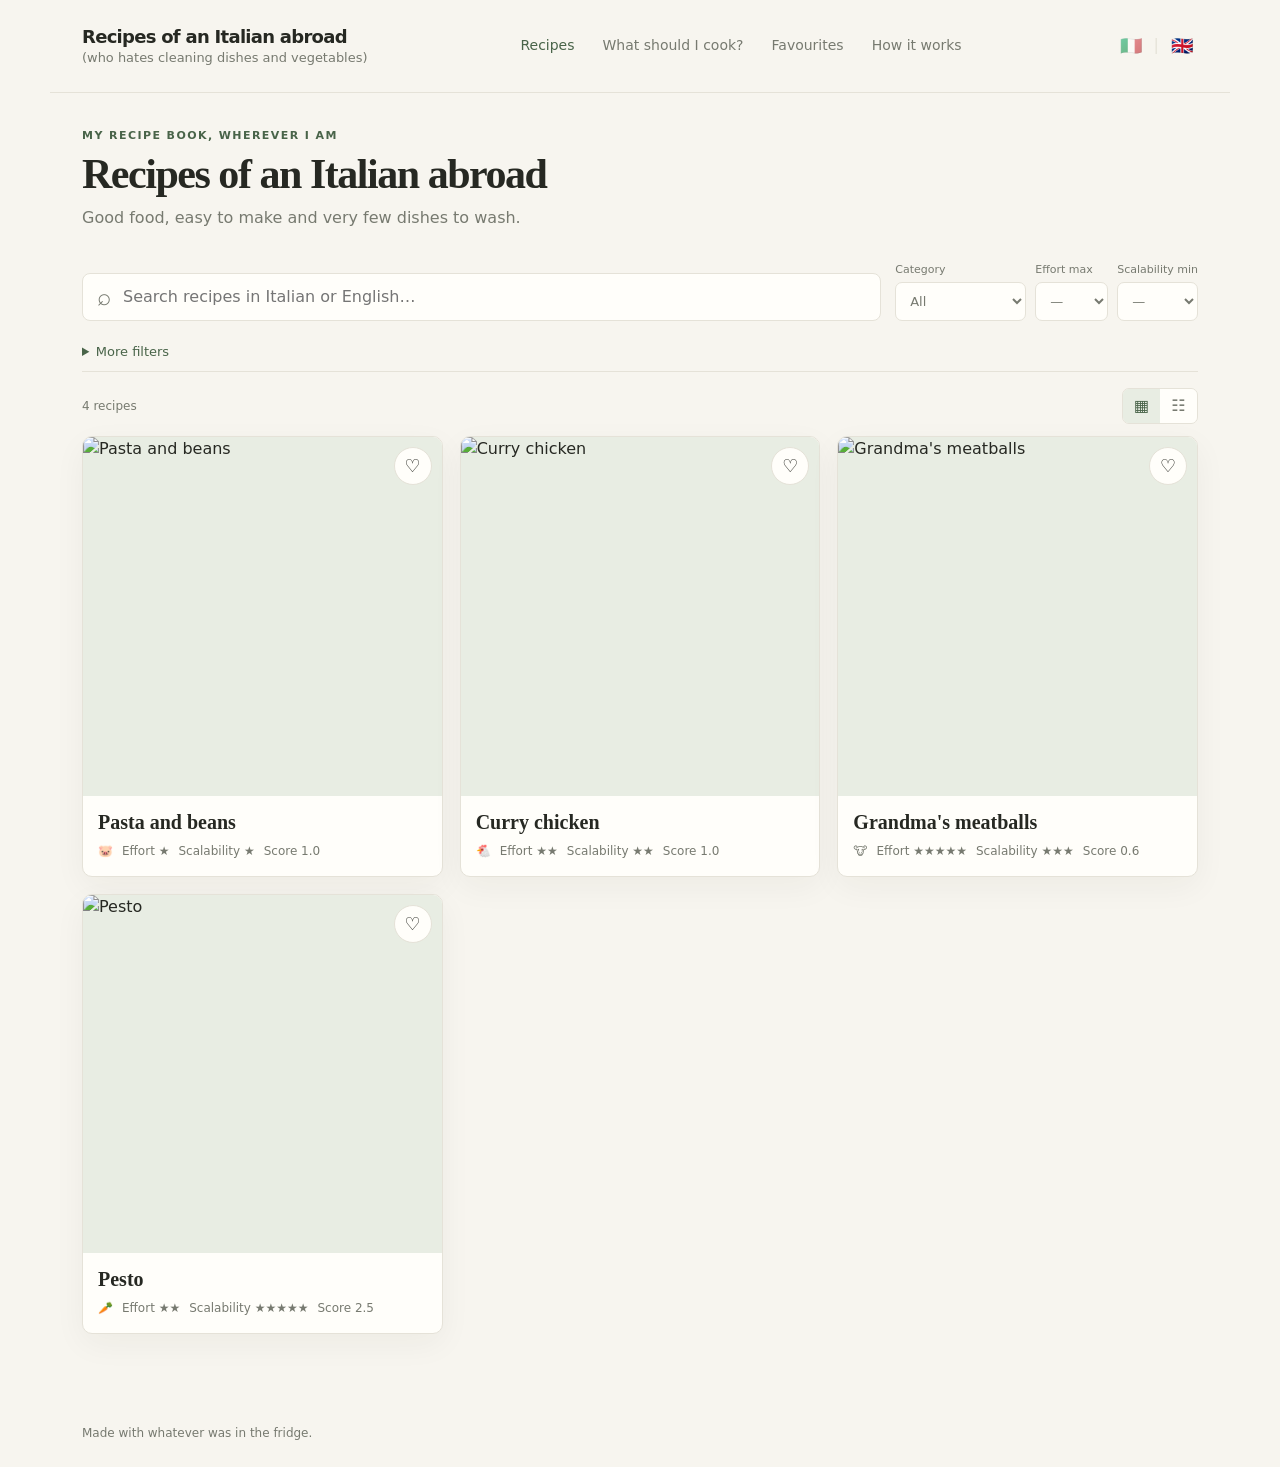
==== index.html @ 4dc672f5 "Prima versione" ====
<!doctype html>
<html lang="it">
<head>
  <meta charset="utf-8"><meta name="viewport" content="width=device-width,initial-scale=1">
  <meta name="description" content="Un ricettario personale per cucinare all’estero senza complicarsi troppo la vita.">
  <title>Ricette di un fuorisede all’estero</title>
  <link rel="stylesheet" href="css/style.css">
  <link rel="stylesheet" href="css/brand.css">
  <script defer src="js/app.js?v=20261012-2"></script>
</head>
<body>
  <header class="site-header"><a id="brand-name" class="wordmark" href="index.html"><span class="brand-main" data-i18n="brandMain">Ricette di un fuorisede all’estero</span><span class="brand-aside" data-i18n="brandAside">(che odia lavare i piatti e le verdure)</span></a>
    <nav class="desktop-nav" aria-label="Navigazione principale"><a href="#recipes" data-nav="recipes" data-i18n="navRecipes">Ricette</a><a href="#cook" data-nav="cook" data-i18n="navCook">Che cosa mi cucino?</a><a href="#favorites" data-nav="favorites" data-i18n="navFavorites">Preferiti</a><a href="#about" data-nav="about" data-i18n="navAbout">Come funziona</a></nav>
    <div class="languages" aria-label="Lingua"><button data-language="it" aria-label="Italiano">🇮🇹</button><span>|</span><button data-language="en" aria-label="English">🇬🇧</button></div>
  </header>
  <main>
    <section class="intro"><p class="eyebrow" data-i18n="eyebrow">Il mio ricettario, ovunque mi trovi</p><h1 data-i18n="title">Ricette di un fuorisede</h1><p data-i18n="intro">Cose buone, semplici da preparare e poche stoviglie da lavare.</p></section>
    <section id="recipes" class="view active" aria-label="Ricette">

      <div class="toolbar"><label class="search"><span aria-hidden="true">⌕</span><input id="search" type="search" data-placeholder="search" placeholder="Cerca una ricetta, in italiano o inglese…"></label>
        <div class="filters"><label><span data-i18n="category">Categoria</span><select id="category"><option value="" data-i18n="catAll">Tutte</option><option value="pig" data-i18n="catPig">🐷 Maiale</option><option value="beef" data-i18n="catBeef">🐮 Manzo</option><option value="chicken" data-i18n="catChicken">🐔 Pollo</option><option value="fish" data-i18n="catFish">🐟 Pesce</option><option value="vegetarian" data-i18n="catVegetarian">🥕 Vegetariano</option></select></label>
          <label><span data-i18n="maxEffort">Sbatta max</span><select id="effort"><option value="">—</option><option>1</option><option>2</option><option>3</option><option>4</option><option>5</option></select></label>
          <label><span data-i18n="minScale">Scalabilità min</span><select id="scale"><option value="">—</option><option>1</option><option>2</option><option>3</option><option>4</option><option>5</option></select></label>
        </div>
      </div>
      <details class="more-filters"><summary data-i18n="moreFilters">Filtri aggiuntivi</summary><div class="advanced"><label><span data-i18n="tags">Tag</span><select id="tag"><option value="" data-i18n="allTags">Tutti i tag</option></select></label><label><span data-i18n="sort">Ordina per</span><select id="sort"><option value="">—</option><option value="value" data-i18n="value">Convenienza</option><option value="effort" data-i18n="effort">Sbatta</option><option value="scale" data-i18n="scalability">Scalabilità</option></select></label><label><span data-i18n="direction">Direzione</span><select id="direction"><option value="asc" data-i18n="ascending">Crescente</option><option value="desc" data-i18n="descending">Decrescente</option></select></label><button class="text-button" id="reset" data-i18n="reset">Azzera filtri</button></div></details>
      <div class="results-head"><p id="result-count" aria-live="polite"></p><div class="layout-toggle"><button id="grid-mode" class="selected" aria-label="Griglia">▦</button><button id="list-mode" aria-label="Lista compatta">☷</button></div></div>
      <div id="recipe-list" class="recipe-grid"></div><p id="empty" class="empty-state" hidden></p>

    </section>
    <section id="cook" class="view" hidden><div class="section-heading"><div><p class="eyebrow" data-i18n="pantryEyebrow">La dispensa di casa</p><h2 data-i18n="cookTitle">Che cosa mi cucino?</h2><p data-i18n="cookDesc">Seleziona quello che hai: la quantità è un problema a cui penserai domani domani.</p></div><button id="clear-pantry" class="text-button" data-i18n="clearSelection">Svuota selezione</button></div><label class="search pantry-search"><span>⌕</span><input id="ingredient-search" type="search" placeholder="Cerca un ingrediente…" data-placeholder="ingredientSearch"></label><div id="ingredient-groups" class="ingredient-groups"></div><div id="cook-results"></div></section>
    <section id="favorites" class="view" hidden><div class="section-heading"><div><p class="eyebrow" data-i18n="saved">Da rifare</p><h2 data-i18n="favoritesTitle">I miei preferiti</h2></div></div><div id="favorite-list" class="recipe-grid"></div><p id="favorite-empty" class="empty-state" hidden></p></section>
      <section id="about" class="view" hidden><div class="cookbook-about" aria-labelledby="about-title">
        <div class="about-language" data-about="it">
          <h2 id="about-title">Come funziona il ricettario 🍲</h2>
          <p>Ogni ricetta è valutata secondo due parametri:</p>
          <ul><li><strong>Sbatta ⭐️</strong>: considera il tempo di preparazione, la quantità di stoviglie utilizzate e il tempo necessario per lavarle.</li><li><strong>Scalabilità ⭐️</strong>: indica quanto una ricetta si presta a essere preparata in quantità maggiori e consumata in più pasti.</li></ul>
          <p>La <strong>convenienza</strong> si calcola dividendo la scalabilità per la sbatta: più il valore è alto, più la ricetta è conveniente!</p>
          <h3>Cosa posso cucinare? 🥘</h3>
          <p>Nella sezione <em>Ricette</em> puoi consultare tutte le ricette disponibili.</p>
          <p>Nella sezione <em>Che cosa mi cucino?</em>, invece, puoi selezionare gli ingredienti che hai in casa. Il ricettario ti mostrerà le ricette che puoi preparare, indicando anche quelle per cui ti manca qualche ingrediente.</p>
          <p>Gli ingredienti in corsivo nelle ricette sono facoltativi.</p>
          <p>Elementi come acqua e ghiaccio possono essere aggiunti come voci: restano visibili nella ricetta, ma non vengono trattati come ingredienti della dispensa e non contano come mancanti.</p>
        </div>
        <div class="about-language" data-about="en" hidden>
          <h2>How this cookbook works 🍲</h2>
          <p>Each recipe is rated according to two criteria:</p>
          <ul><li><strong>Effort ⭐️</strong>: takes into account preparation time, the number of dishes and utensils used, and the time needed to wash them.</li><li><strong>Scalability ⭐️</strong>: indicates how suitable a recipe is for making larger batches and eating over multiple meals.</li></ul>
          <p>The <strong>score</strong> is calculated by dividing scalability by effort: the higher the score, the more convenient the recipe!</p>
          <h3>What should I cook? 🥘</h3>
          <p>In the <em>Recipes</em> section, you can browse all available recipes.</p>
          <p>In the <em>What should I cook?</em> section, you can select the ingredients you have at home. The cookbook will show you which recipes you can make, including those for which you’re missing one or more ingredients.</p>
          <p>Ingredients shown in italics in a recipe are optional.</p>
          <p>Items such as water and ice can be added as entries: they remain visible in the recipe but are not treated as pantry ingredients and never count as missing.</p>
        </div>
      </div></section>
  </main>
  <nav class="mobile-nav" aria-label="Navigazione principale"><a href="#recipes" data-nav="recipes"><span>▦</span><b data-i18n="navRecipes">Ricette</b></a><a href="#cook" data-nav="cook"><span>＋</span><b data-i18n="navCook">Che cosa mi cucino?</b></a><a href="#favorites" data-nav="favorites"><span>♡</span><b data-i18n="navFavorites">Preferiti</b></a><a href="#about" data-nav="about"><span>ⓘ</span><b data-i18n="navAbout">Come funziona</b></a></nav>
  <footer><span data-about="it">Fatto con quello che c’era in frigo.</span><span data-about="en" hidden>Made with whatever was in the fridge.</span></footer>
</body></html>
---- css/style.css ----
:root{color-scheme:light dark;--paper:#f7f5ef;--card:#fffefa;--ink:#262822;--muted:#777a70;--line:#e5e2d8;--accent:#496449;--soft:#e8ede3;--shadow:0 10px 32px #25351e0c;font-family:'DM Sans',system-ui,sans-serif}*{box-sizing:border-box}body{margin:0;background:var(--paper);color:var(--ink);line-height:1.55}button,input,select{font:inherit;color:inherit}button,a,select{touch-action:manipulation}a{color:inherit;text-decoration:none}.site-header{max-width:1180px;margin:auto;padding:26px 32px;display:flex;align-items:center;gap:42px;border-bottom:1px solid var(--line)}.wordmark{font-weight:700;letter-spacing:-.04em;font-size:18px;white-space:nowrap}.wordmark span{color:var(--muted);font-weight:400}.wordmark .brand-main{display:block;color:var(--ink);font-weight:700;letter-spacing:inherit}.brand-aside{color:var(--muted);font-size:.72em;font-weight:400;letter-spacing:0;line-height:1.3;display:block}.desktop-nav{display:flex;gap:28px;margin:auto;font-size:14px}.desktop-nav a,.languages button{color:var(--muted)}.desktop-nav a:hover,.desktop-nav a.active{color:var(--accent)}.languages{display:flex;gap:7px;align-items:center}.languages button{padding:5px;border:0;background:none;cursor:pointer;font-size:18px;opacity:.55}.languages button.active{opacity:1}.languages span{color:var(--line)}main{max-width:1180px;margin:auto;padding:34px 32px 90px}.intro{max-width:700px;margin:0 0 30px}.eyebrow{text-transform:uppercase;letter-spacing:.13em;font-size:11px;font-weight:700;color:var(--accent);margin:0 0 7px}.intro h1,.section-heading h2{font:600 clamp(28px,4vw,42px)/1.13 'Playfair Display',Georgia,serif;letter-spacing:-.035em;margin:0 0 8px}.intro>p:last-child,.section-heading p:last-child{margin:0;color:var(--muted)}.toolbar{display:grid;grid-template-columns:minmax(220px,1fr) auto;gap:14px;align-items:end}.search{height:48px;border:1px solid var(--line);background:var(--card);border-radius:8px;display:flex;align-items:center;padding:0 14px;gap:10px;color:var(--muted)}.search>span{font-size:24px}.search input{border:0;outline:0;background:none;width:100%;min-width:0}.filters{display:flex;gap:9px}.filters label,.advanced label{display:grid;gap:4px;font-size:11px;color:var(--muted)}select{background:var(--card);border:1px solid var(--line);border-radius:7px;padding:9px 28px 9px 10px;font-size:13px;min-height:39px}.more-filters{margin-top:12px;border-bottom:1px solid var(--line);font-size:13px}.more-filters summary{cursor:pointer;color:var(--accent);padding:9px 0;user-select:none}.advanced{display:flex;align-items:end;gap:12px;padding:0 0 15px}.text-button{border:0;background:none;color:var(--accent);font-weight:600;padding:9px;cursor:pointer}.results-head{display:flex;align-items:center;justify-content:space-between;margin:16px 0 12px}.results-head p{font-size:12px;color:var(--muted);margin:0}.layout-toggle{display:flex;border:1px solid var(--line);border-radius:7px;overflow:hidden}.layout-toggle button{width:37px;height:34px;border:0;background:var(--card);color:var(--muted);cursor:pointer}.layout-toggle button.selected{background:var(--soft);color:var(--accent)}.recipe-grid{display:grid;grid-template-columns:repeat(3,minmax(0,1fr));gap:17px}.recipe-card{position:relative;background:var(--card);border:1px solid var(--line);border-radius:10px;overflow:hidden;box-shadow:var(--shadow);min-width:0}.recipe-card>a{display:block}.recipe-photo,.placeholder{aspect-ratio:1/1;width:100%;object-fit:cover;display:block;background:var(--soft)}.placeholder{display:grid;place-items:center;color:var(--muted);font-size:34px}.card-body{padding:14px 15px 15px}.card-title{font:600 20px/1.2 'Playfair Display',Georgia,serif;margin:0 30px 8px 0}.card-meta{font-size:12px;color:var(--muted);display:flex;gap:9px;flex-wrap:wrap}.favorite-button{position:absolute;z-index:1;right:10px;top:10px;width:38px;height:38px;background:var(--card);border:1px solid var(--line);border-radius:50%;font-size:18px;cursor:pointer}.recipe-grid.compact{display:flex;flex-direction:column;gap:8px}.compact .recipe-card{display:grid;grid-template-columns:86px 1fr;align-items:center}.compact .recipe-card>a{display:contents}.compact .recipe-photo,.compact .placeholder{width:86px;height:86px;aspect-ratio:1}.compact .card-body{padding:9px 14px}.compact .card-title{font-size:17px;margin-bottom:4px}.compact .favorite-button{top:50%;transform:translateY(-50%)}.empty-state{padding:42px 20px;text-align:center;color:var(--muted);background:var(--card);border:1px dashed var(--line);border-radius:10px}.view[hidden]{display:none}.section-heading{display:flex;justify-content:space-between;align-items:end;margin:18px 0 22px}.section-heading h2{font-size:34px}.pantry-search{max-width:530px}.ingredient-groups{display:grid;grid-template-columns:repeat(2,minmax(0,1fr));gap:10px;margin:18px 0 34px}.ingredient-group{border:1px solid var(--line);background:var(--card);border-radius:9px}.ingredient-group summary{padding:12px 14px;cursor:pointer;font-weight:600}.ingredient-options{display:flex;flex-wrap:wrap;gap:7px;padding:0 12px 13px}.ingredient-chip{border:1px solid var(--line);border-radius:20px;padding:7px 11px;background:transparent;cursor:pointer;font-size:13px}.ingredient-chip.selected{background:var(--soft);border-color:var(--accent);color:var(--accent)}.cook-group h3{font:600 23px 'Playfair Display',Georgia,serif}.cook-result{padding:12px 15px;background:var(--card);border:1px solid var(--line);border-radius:8px;margin:8px 0;display:flex;justify-content:space-between;gap:15px}.cook-result small{color:var(--muted)}footer{max-width:1180px;margin:auto;padding:0 32px 25px;color:var(--muted);font-size:12px}.mobile-nav{display:none}
.recipe-page{max-width:850px;margin:auto}.back-link{display:inline-block;color:var(--accent);margin-bottom:20px}.recipe-page h1{font:600 clamp(34px,6vw,54px)/1.08 'Playfair Display',Georgia,serif;margin:0 0 15px}.recipe-hero{max-height:520px;width:100%;aspect-ratio:1.65;object-fit:cover;border-radius:12px;background:var(--soft)}.recipe-summary{display:flex;gap:10px;align-items:center;flex-wrap:wrap;margin:18px 0;color:var(--muted);font-size:14px}.tag{background:var(--soft);padding:4px 9px;border-radius:20px;color:var(--accent);font-size:12px}.recipe-tags{display:flex;flex-wrap:wrap;gap:7px;margin-top:28px;padding-top:14px;border-top:1px solid var(--line)}.recipe-columns{display:grid;grid-template-columns:minmax(230px,.8fr) 1.2fr;gap:42px;margin-top:28px}.recipe-page h2{font:600 27px 'Playfair Display',Georgia,serif;margin:0 0 12px}.ingredients ul{padding-left:20px}.ingredients li{padding:4px 0}.optional{font-style:italic}.ingredient-group-title{font-weight:600;list-style:none;margin:10px 0 0}.recipe-text{white-space:pre-line}.recipe-text p{margin:0 0 1em}.recipe-actions{display:flex;gap:10px;margin:24px 0}.primary-button,.secondary-button{border:1px solid var(--accent);border-radius:7px;padding:10px 15px;cursor:pointer;background:var(--accent);color:white}.secondary-button{background:transparent;color:var(--accent)}.missing{max-width:850px;margin:50px auto;text-align:center}.cookbook-about{max-width:780px;margin:54px auto 10px;padding:26px 0 0;border-top:1px solid var(--line);color:var(--muted)}.cookbook-about h2,.cookbook-about h3{font:600 25px 'Playfair Display',Georgia,serif;color:var(--ink);margin:0 0 12px}.cookbook-about h3{font-size:21px;margin-top:25px}.cookbook-about p{margin:10px 0}.cookbook-about ul{padding-left:22px}.cookbook-about li{margin:9px 0}.cookbook-about strong{color:var(--ink)}
@media(max-width:800px){.site-header{padding:18px 20px;gap:12px}.wordmark{white-space:normal;max-width:calc(100% - 76px);line-height:1.2}.desktop-nav{display:none}.languages{margin-left:auto}main{padding:25px 20px 105px}.toolbar{grid-template-columns:1fr}.filters{display:grid;grid-template-columns:repeat(3,1fr)}.filters label select{width:100%}.recipe-grid{grid-template-columns:repeat(2,minmax(0,1fr))}.advanced{flex-wrap:wrap}.advanced label{flex:1;min-width:110px}.mobile-nav{position:fixed;z-index:5;bottom:0;left:0;right:0;display:flex;justify-content:space-around;background:color-mix(in srgb,var(--card) 94%,transparent);border-top:1px solid var(--line);padding:8px 8px max(8px,env(safe-area-inset-bottom));backdrop-filter:blur(14px)}.mobile-nav a{display:grid;justify-items:center;gap:1px;min-width:0;flex:1;color:var(--muted);font-size:11px}.mobile-nav a b{max-width:105px;text-align:center;line-height:1.15}.mobile-nav a span{font-size:21px}.mobile-nav a.active{color:var(--accent)}footer{padding:0 20px 88px}.ingredient-groups{grid-template-columns:1fr}.recipe-columns{grid-template-columns:1fr;gap:25px}.recipe-hero{aspect-ratio:1.25}.section-heading{align-items:start}.recipe-page{padding-top:2px}}
@media(max-width:420px){.wordmark{font-size:15px}.recipe-grid{grid-template-columns:1fr}.card-title{font-size:22px}.recipe-card .recipe-photo,.recipe-card .placeholder{aspect-ratio:1.45}.compact .recipe-card .recipe-photo,.compact .recipe-card .placeholder{aspect-ratio:1;width:74px;height:74px}.compact .recipe-card{grid-template-columns:74px 1fr}.section-heading h2{font-size:29px}}
@media(prefers-color-scheme:dark){:root{--paper:#171a17;--card:#20241f;--ink:#e8e9e2;--muted:#a5aa9d;--line:#383d36;--accent:#b5c99d;--soft:#2b352a;--shadow:0 10px 32px #0003}}
@media print{body{background:white;color:#171717;font:11pt Georgia,serif}.site-header,.mobile-nav,footer,.recipe-actions,.back-link{display:none!important}main{max-width:none;padding:0}.recipe-page{max-width:none}.recipe-page h1{font-size:26pt}.recipe-hero{max-height:250px;aspect-ratio:1.8;object-fit:contain;object-position:left center}.recipe-columns{grid-template-columns:38% 1fr;gap:25px}.recipe-page h2{font-size:18pt}.recipe-summary,.tag{color:#222;background:none}.recipe-card,.recipe-text p,li,h2,h3{break-inside:avoid}a{color:inherit}.optional{font-style:italic}.cookbook-about{break-before:page}.recipe-tags{border-color:#aaa}}
---- css/brand.css ----
.wordmark{max-width:360px;white-space:normal;line-height:1.2}
.wordmark .brand-main{display:block;color:var(--ink);font-weight:700;letter-spacing:inherit}
.wordmark .brand-aside{display:block;margin-top:2px;color:var(--muted);font-size:.72em;font-weight:400;letter-spacing:0;line-height:1.25}
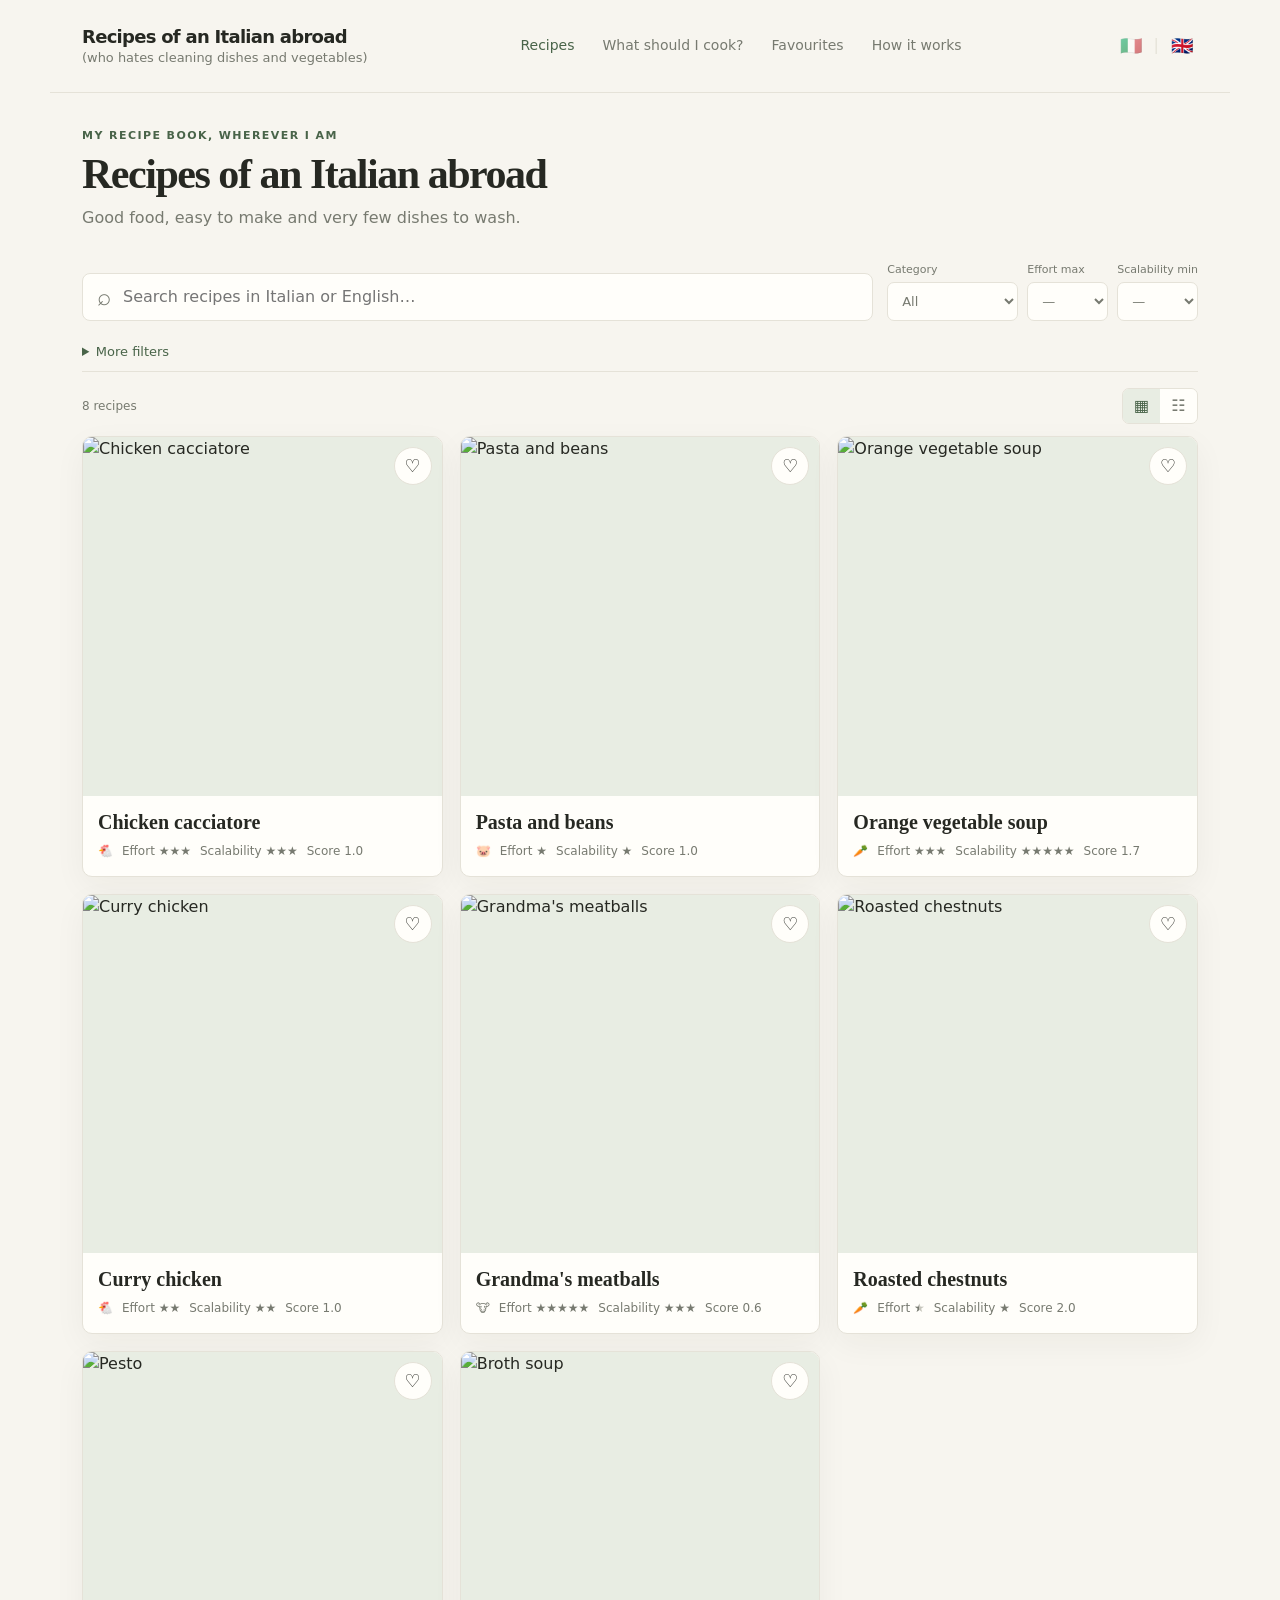
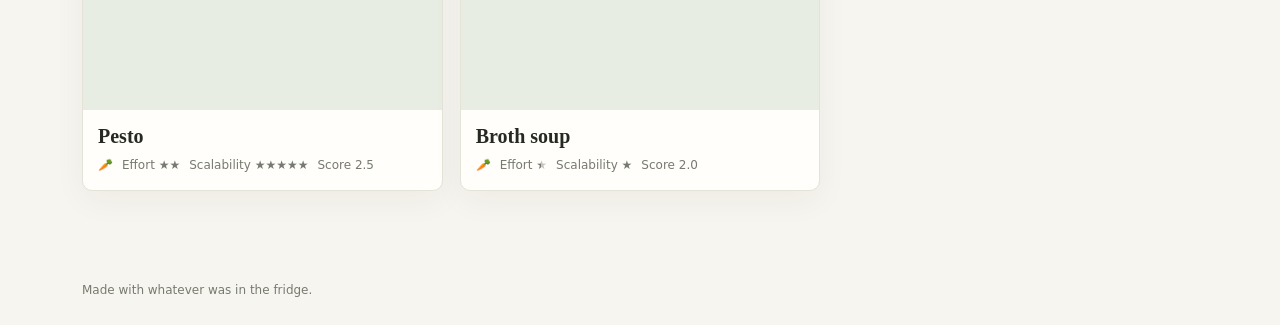
==== commit 6df8707e: "Second version, added recipes" ====
--- a/index.html
+++ b/index.html
@@ -4,9 +4,9 @@
   <meta charset="utf-8"><meta name="viewport" content="width=device-width,initial-scale=1">
   <meta name="description" content="Un ricettario personale per cucinare all’estero senza complicarsi troppo la vita.">
   <title>Ricette di un fuorisede all’estero</title>
-  <link rel="stylesheet" href="css/style.css">
+  <link rel="stylesheet" href="css/style.css?v=20261013-1">
   <link rel="stylesheet" href="css/brand.css">
-  <script defer src="js/app.js?v=20261012-2"></script>
+  <script defer src="js/app.js?v=20261013-2"></script>
 </head>
 <body>
   <header class="site-header"><a id="brand-name" class="wordmark" href="index.html"><span class="brand-main" data-i18n="brandMain">Ricette di un fuorisede all’estero</span><span class="brand-aside" data-i18n="brandAside">(che odia lavare i piatti e le verdure)</span></a>
@@ -19,7 +19,7 @@
 
       <div class="toolbar"><label class="search"><span aria-hidden="true">⌕</span><input id="search" type="search" data-placeholder="search" placeholder="Cerca una ricetta, in italiano o inglese…"></label>
         <div class="filters"><label><span data-i18n="category">Categoria</span><select id="category"><option value="" data-i18n="catAll">Tutte</option><option value="pig" data-i18n="catPig">🐷 Maiale</option><option value="beef" data-i18n="catBeef">🐮 Manzo</option><option value="chicken" data-i18n="catChicken">🐔 Pollo</option><option value="fish" data-i18n="catFish">🐟 Pesce</option><option value="vegetarian" data-i18n="catVegetarian">🥕 Vegetariano</option></select></label>
-          <label><span data-i18n="maxEffort">Sbatta max</span><select id="effort"><option value="">—</option><option>1</option><option>2</option><option>3</option><option>4</option><option>5</option></select></label>
+          <label><span data-i18n="maxEffort">Sbatta max</span><select id="effort"><option value="">—</option><option>0.5</option><option>1</option><option>2</option><option>3</option><option>4</option><option>5</option></select></label>
           <label><span data-i18n="minScale">Scalabilità min</span><select id="scale"><option value="">—</option><option>1</option><option>2</option><option>3</option><option>4</option><option>5</option></select></label>
         </div>
       </div>
--- a/css/style.css
+++ b/css/style.css
@@ -4,3 +4,5 @@
 @media(max-width:420px){.wordmark{font-size:15px}.recipe-grid{grid-template-columns:1fr}.card-title{font-size:22px}.recipe-card .recipe-photo,.recipe-card .placeholder{aspect-ratio:1.45}.compact .recipe-card .recipe-photo,.compact .recipe-card .placeholder{aspect-ratio:1;width:74px;height:74px}.compact .recipe-card{grid-template-columns:74px 1fr}.section-heading h2{font-size:29px}}
 @media(prefers-color-scheme:dark){:root{--paper:#171a17;--card:#20241f;--ink:#e8e9e2;--muted:#a5aa9d;--line:#383d36;--accent:#b5c99d;--soft:#2b352a;--shadow:0 10px 32px #0003}}
 @media print{body{background:white;color:#171717;font:11pt Georgia,serif}.site-header,.mobile-nav,footer,.recipe-actions,.back-link{display:none!important}main{max-width:none;padding:0}.recipe-page{max-width:none}.recipe-page h1{font-size:26pt}.recipe-hero{max-height:250px;aspect-ratio:1.8;object-fit:contain;object-position:left center}.recipe-columns{grid-template-columns:38% 1fr;gap:25px}.recipe-page h2{font-size:18pt}.recipe-summary,.tag{color:#222;background:none}.recipe-card,.recipe-text p,li,h2,h3{break-inside:avoid}a{color:inherit}.optional{font-style:italic}.cookbook-about{break-before:page}.recipe-tags{border-color:#aaa}}
+
+.half-star{display:inline-block;color:transparent;background:linear-gradient(90deg,#777a70 50%,#c6c5bc 50%);-webkit-background-clip:text;background-clip:text}
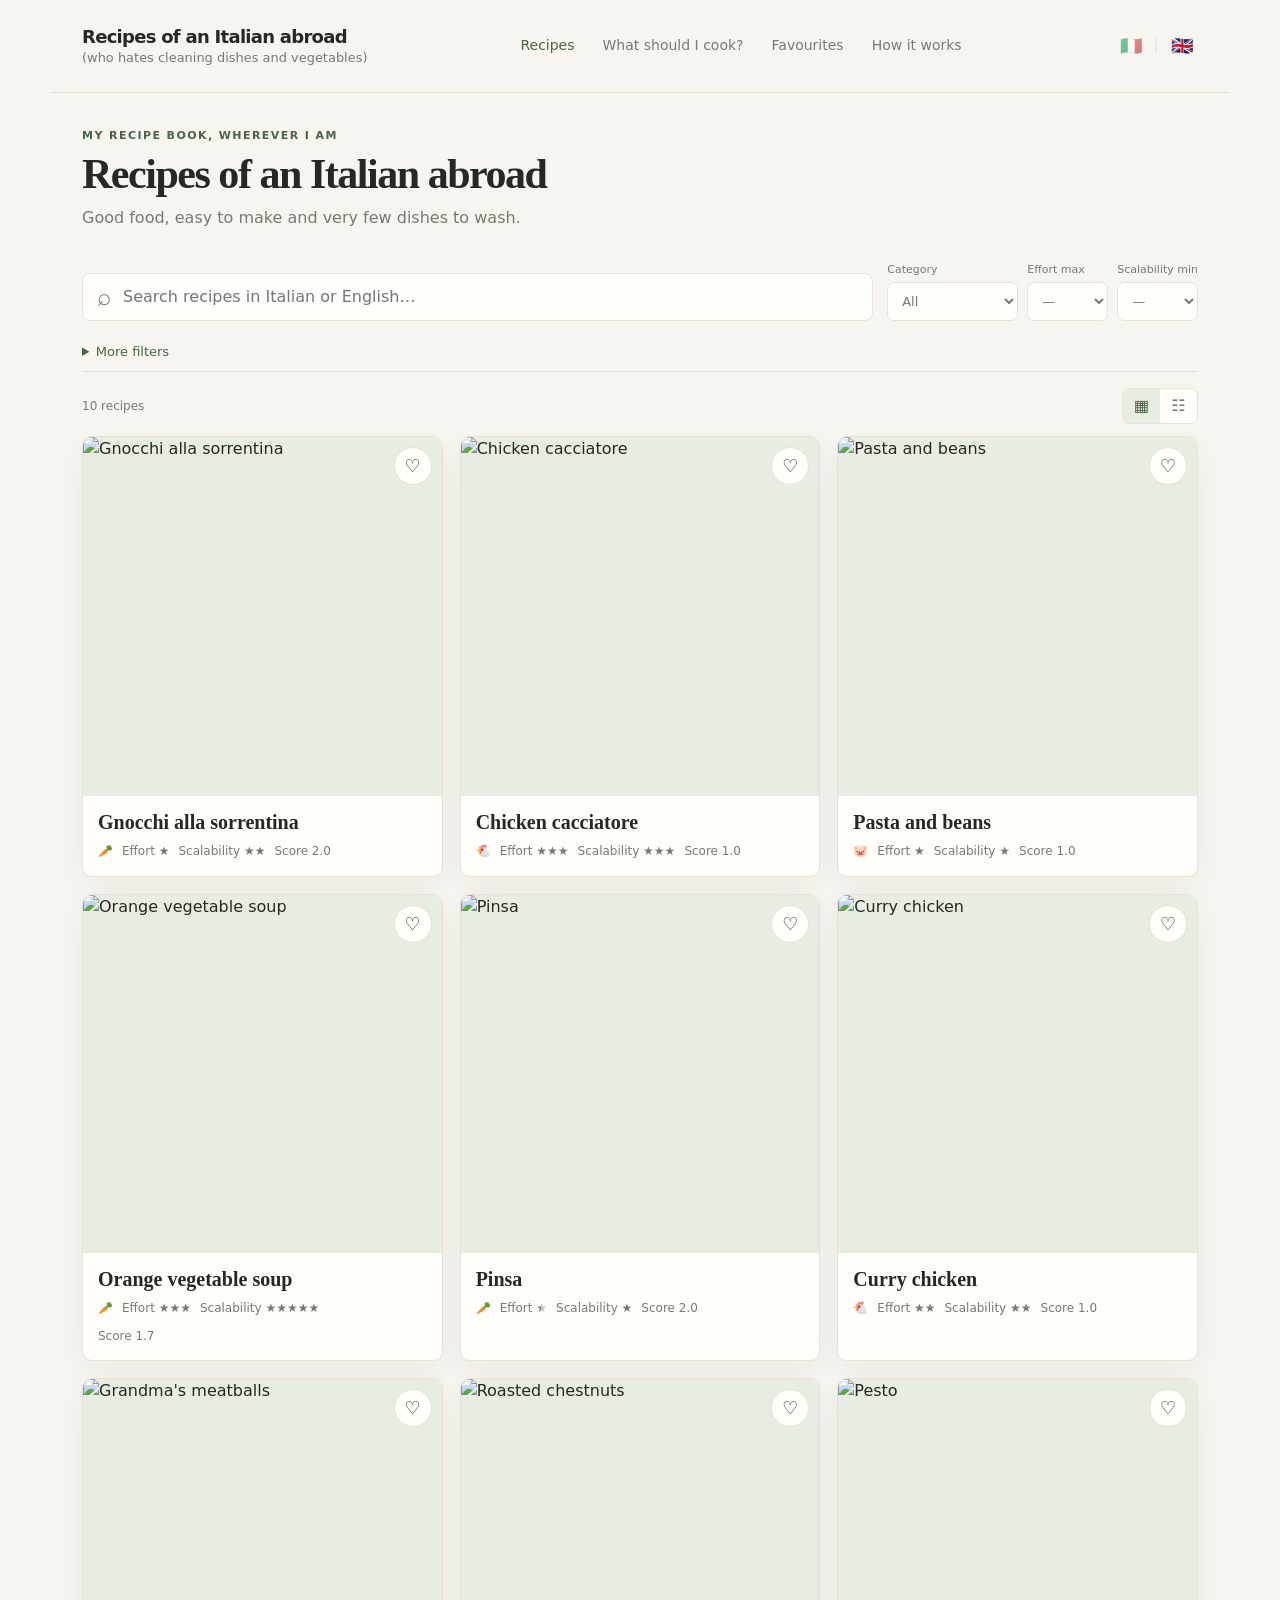
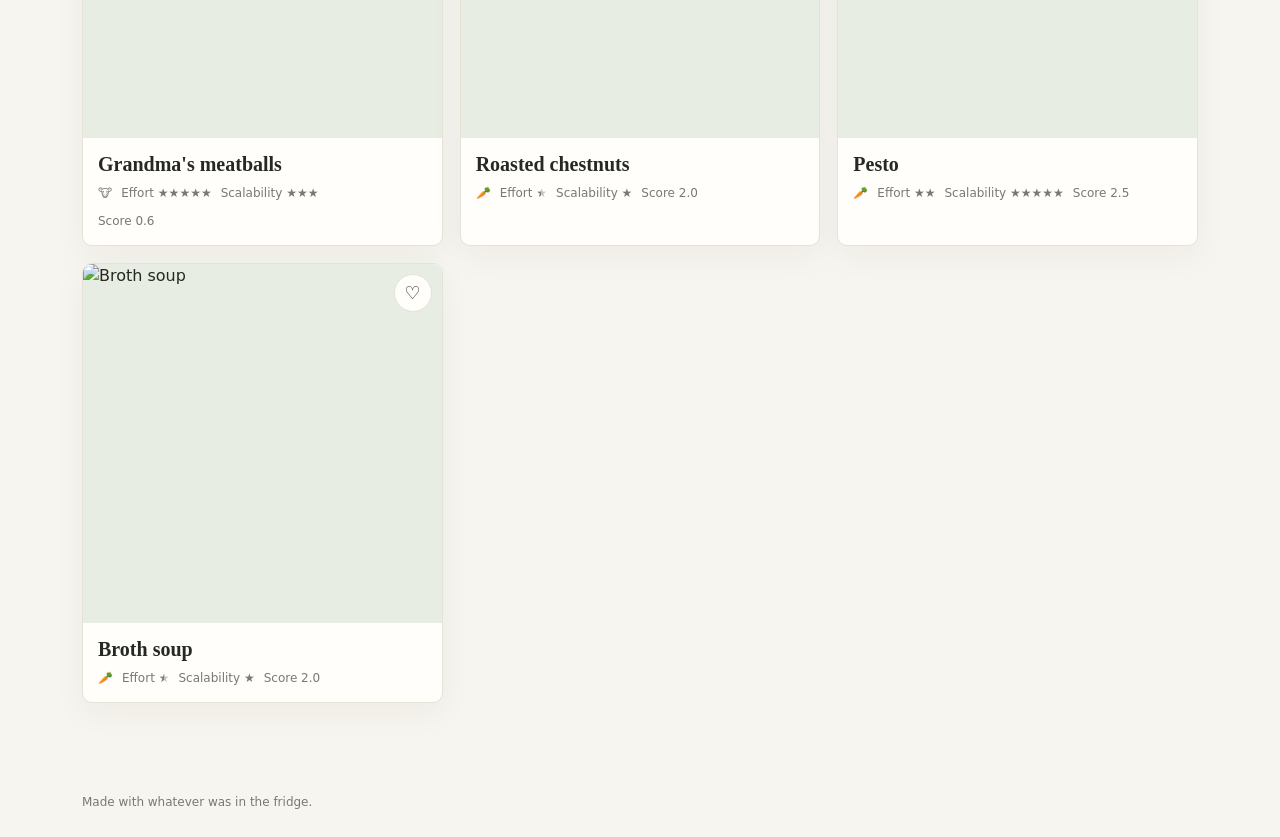
==== commit de0c28f9: "aggiunta ricette" ====
--- a/index.html
+++ b/index.html
@@ -4,9 +4,9 @@
   <meta charset="utf-8"><meta name="viewport" content="width=device-width,initial-scale=1">
   <meta name="description" content="Un ricettario personale per cucinare all’estero senza complicarsi troppo la vita.">
   <title>Ricette di un fuorisede all’estero</title>
-  <link rel="stylesheet" href="css/style.css?v=20261013-1">
+  <link rel="stylesheet" href="css/style.css?v=20261018-1">
   <link rel="stylesheet" href="css/brand.css">
-  <script defer src="js/app.js?v=20261013-2"></script>
+  <script defer src="js/app.js?v=20261018-1"></script>
 </head>
 <body>
   <header class="site-header"><a id="brand-name" class="wordmark" href="index.html"><span class="brand-main" data-i18n="brandMain">Ricette di un fuorisede all’estero</span><span class="brand-aside" data-i18n="brandAside">(che odia lavare i piatti e le verdure)</span></a>
@@ -40,7 +40,6 @@
           <p>Nella sezione <em>Ricette</em> puoi consultare tutte le ricette disponibili.</p>
           <p>Nella sezione <em>Che cosa mi cucino?</em>, invece, puoi selezionare gli ingredienti che hai in casa. Il ricettario ti mostrerà le ricette che puoi preparare, indicando anche quelle per cui ti manca qualche ingrediente.</p>
           <p>Gli ingredienti in corsivo nelle ricette sono facoltativi.</p>
-          <p>Elementi come acqua e ghiaccio possono essere aggiunti come voci: restano visibili nella ricetta, ma non vengono trattati come ingredienti della dispensa e non contano come mancanti.</p>
         </div>
         <div class="about-language" data-about="en" hidden>
           <h2>How this cookbook works 🍲</h2>
@@ -51,7 +50,6 @@
           <p>In the <em>Recipes</em> section, you can browse all available recipes.</p>
           <p>In the <em>What should I cook?</em> section, you can select the ingredients you have at home. The cookbook will show you which recipes you can make, including those for which you’re missing one or more ingredients.</p>
           <p>Ingredients shown in italics in a recipe are optional.</p>
-          <p>Items such as water and ice can be added as entries: they remain visible in the recipe but are not treated as pantry ingredients and never count as missing.</p>
         </div>
       </div></section>
   </main>
--- a/css/style.css
+++ b/css/style.css
@@ -6,3 +6,10 @@
 @media print{body{background:white;color:#171717;font:11pt Georgia,serif}.site-header,.mobile-nav,footer,.recipe-actions,.back-link{display:none!important}main{max-width:none;padding:0}.recipe-page{max-width:none}.recipe-page h1{font-size:26pt}.recipe-hero{max-height:250px;aspect-ratio:1.8;object-fit:contain;object-position:left center}.recipe-columns{grid-template-columns:38% 1fr;gap:25px}.recipe-page h2{font-size:18pt}.recipe-summary,.tag{color:#222;background:none}.recipe-card,.recipe-text p,li,h2,h3{break-inside:avoid}a{color:inherit}.optional{font-style:italic}.cookbook-about{break-before:page}.recipe-tags{border-color:#aaa}}
 
 .half-star{display:inline-block;color:transparent;background:linear-gradient(90deg,#777a70 50%,#c6c5bc 50%);-webkit-background-clip:text;background-clip:text}
+/* Card layout refinements: reserve room for the favourite control and fill the list thumbnail. */
+.card-title{margin-right:44px}.card-meta{padding-right:44px}
+.recipe-grid.compact .recipe-card{grid-template-columns:88px minmax(0,1fr);min-height:88px}
+.compact .recipe-photo,.compact .placeholder{width:88px;height:100%;min-height:88px;aspect-ratio:auto;object-fit:cover;align-self:stretch}
+.compact .card-body{min-width:0;padding-right:58px}
+.compact .card-title{margin-right:0}.compact .card-meta{padding-right:0}
+@media(max-width:420px){.recipe-grid.compact .recipe-card{grid-template-columns:74px minmax(0,1fr)}.compact .recipe-photo,.compact .placeholder{width:74px;height:100%;min-height:74px}.compact .card-body{padding-right:54px}}
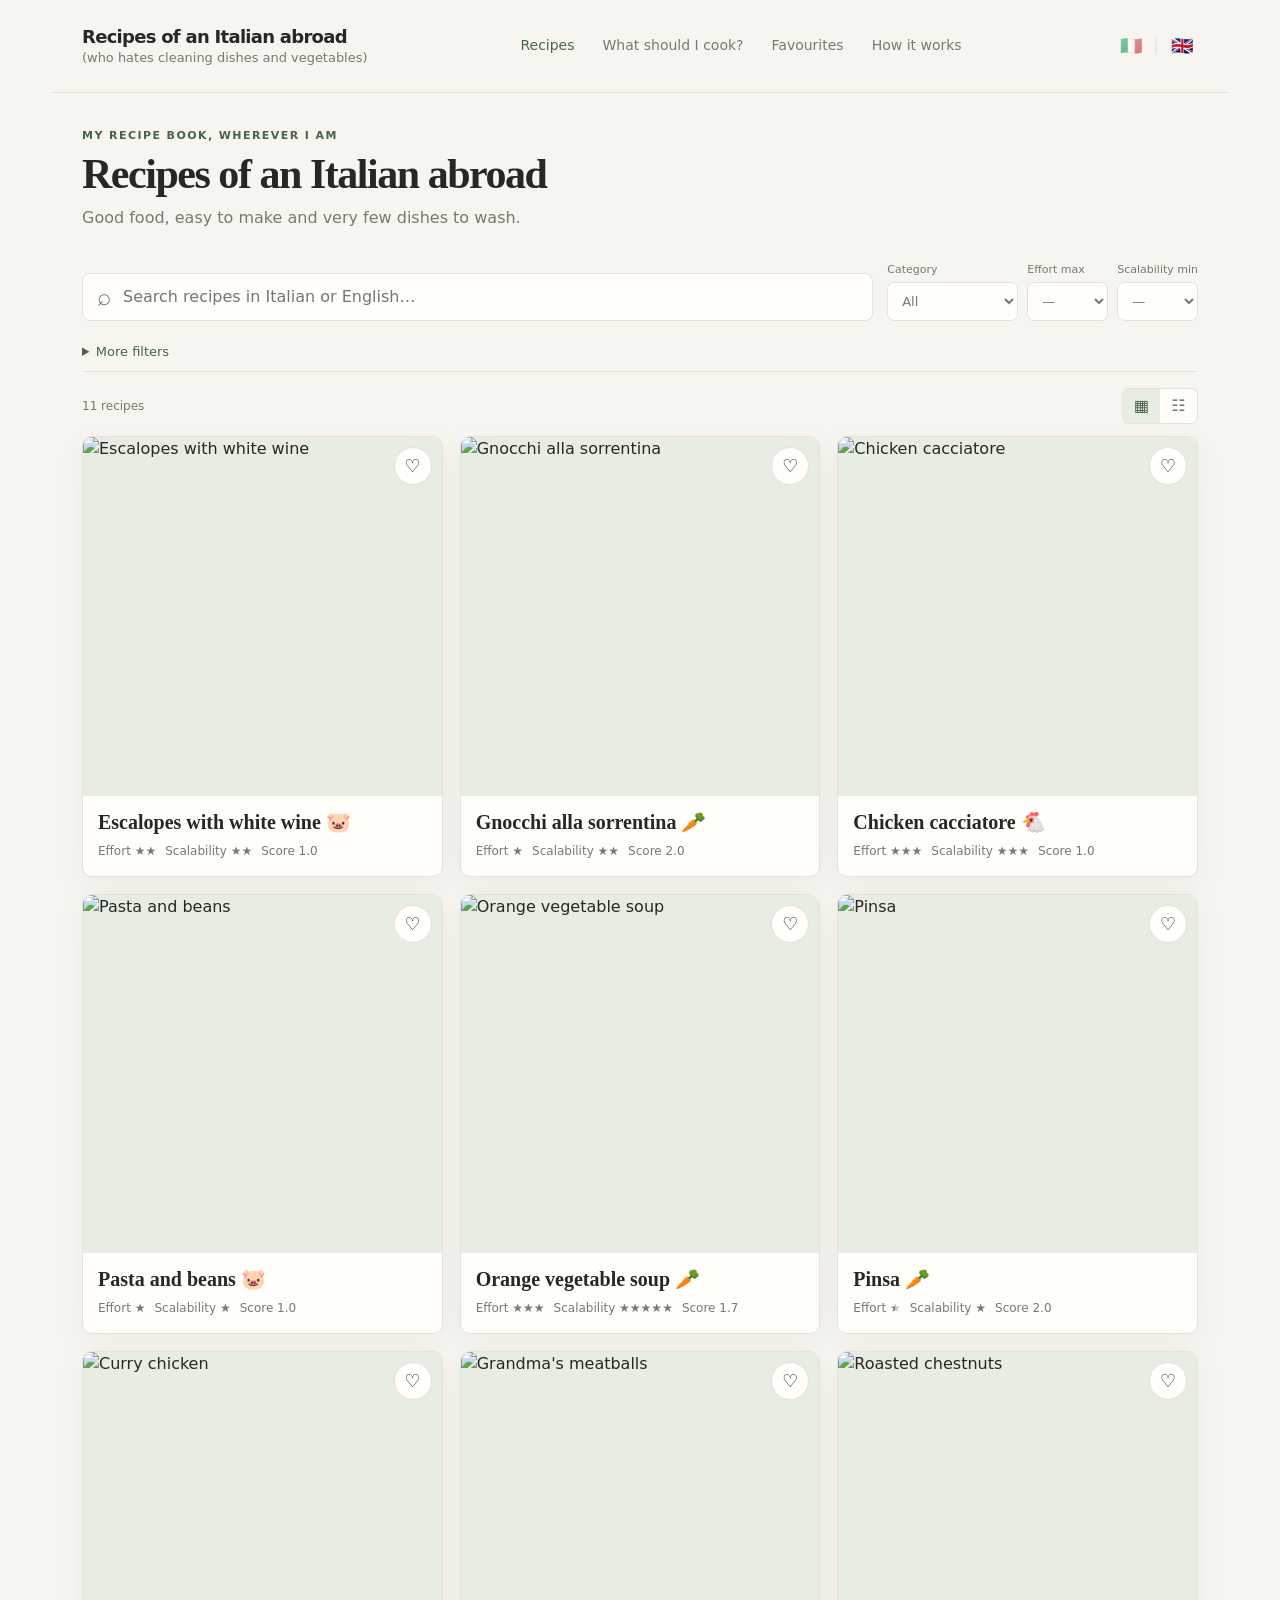
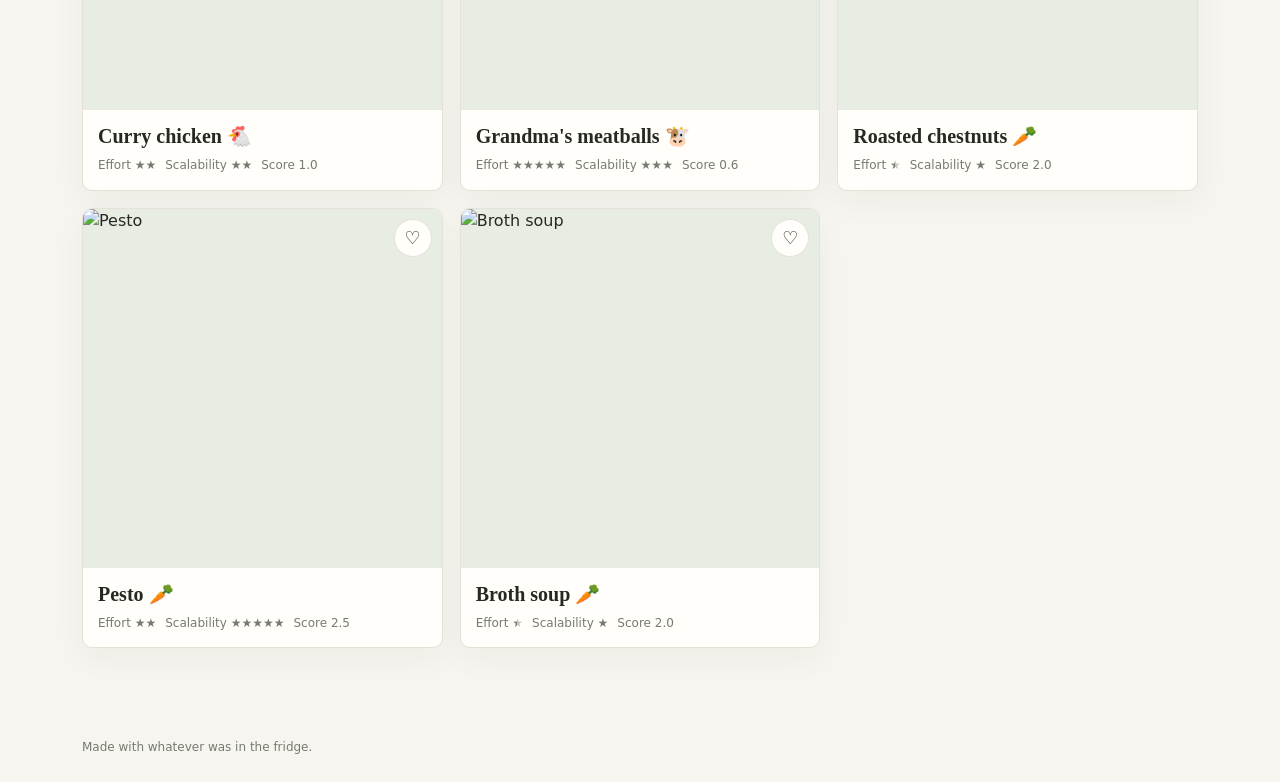
==== commit 47fc2ce8: "agigunta ricetta scaloppine" ====
--- a/index.html
+++ b/index.html
@@ -4,9 +4,9 @@
   <meta charset="utf-8"><meta name="viewport" content="width=device-width,initial-scale=1">
   <meta name="description" content="Un ricettario personale per cucinare all’estero senza complicarsi troppo la vita.">
   <title>Ricette di un fuorisede all’estero</title>
-  <link rel="stylesheet" href="css/style.css?v=20261018-1">
+  <link rel="stylesheet" href="css/style.css?v=20261018-5">
   <link rel="stylesheet" href="css/brand.css">
-  <script defer src="js/app.js?v=20261018-1"></script>
+  <script defer src="js/app.js?v=20261018-5"></script>
 </head>
 <body>
   <header class="site-header"><a id="brand-name" class="wordmark" href="index.html"><span class="brand-main" data-i18n="brandMain">Ricette di un fuorisede all’estero</span><span class="brand-aside" data-i18n="brandAside">(che odia lavare i piatti e le verdure)</span></a>
@@ -36,6 +36,8 @@
           <p>Ogni ricetta è valutata secondo due parametri:</p>
           <ul><li><strong>Sbatta ⭐️</strong>: considera il tempo di preparazione, la quantità di stoviglie utilizzate e il tempo necessario per lavarle.</li><li><strong>Scalabilità ⭐️</strong>: indica quanto una ricetta si presta a essere preparata in quantità maggiori e consumata in più pasti.</li></ul>
           <p>La <strong>convenienza</strong> si calcola dividendo la scalabilità per la sbatta: più il valore è alto, più la ricetta è conveniente!</p>
+          <h3>Le icone delle ricette</h3>
+          <ul><li><strong>🥕</strong>: non contiene carne.</li><li><strong>🐷</strong>: contiene carne di maiale.</li><li><strong>🐮</strong>: contiene solo carne di manzo.</li><li><strong>🐔</strong>: contiene solo carne di pollo.</li><li><strong>🐟</strong>: contiene pesce.</li></ul>
           <h3>Cosa posso cucinare? 🥘</h3>
           <p>Nella sezione <em>Ricette</em> puoi consultare tutte le ricette disponibili.</p>
           <p>Nella sezione <em>Che cosa mi cucino?</em>, invece, puoi selezionare gli ingredienti che hai in casa. Il ricettario ti mostrerà le ricette che puoi preparare, indicando anche quelle per cui ti manca qualche ingrediente.</p>
@@ -46,6 +48,8 @@
           <p>Each recipe is rated according to two criteria:</p>
           <ul><li><strong>Effort ⭐️</strong>: takes into account preparation time, the number of dishes and utensils used, and the time needed to wash them.</li><li><strong>Scalability ⭐️</strong>: indicates how suitable a recipe is for making larger batches and eating over multiple meals.</li></ul>
           <p>The <strong>score</strong> is calculated by dividing scalability by effort: the higher the score, the more convenient the recipe!</p>
+          <h3>Recipe icons</h3>
+          <ul><li><strong>🥕</strong>: contains no meat.</li><li><strong>🐷</strong>: contains pork.</li><li><strong>🐮</strong>: contains beef only.</li><li><strong>🐔</strong>: contains chicken only.</li><li><strong>🐟</strong>: contains fish.</li></ul>
           <h3>What should I cook? 🥘</h3>
           <p>In the <em>Recipes</em> section, you can browse all available recipes.</p>
           <p>In the <em>What should I cook?</em> section, you can select the ingredients you have at home. The cookbook will show you which recipes you can make, including those for which you’re missing one or more ingredients.</p>
--- a/css/style.css
+++ b/css/style.css
@@ -13,3 +13,14 @@
 .compact .card-body{min-width:0;padding-right:58px}
 .compact .card-title{margin-right:0}.compact .card-meta{padding-right:0}
 @media(max-width:420px){.recipe-grid.compact .recipe-card{grid-template-columns:74px minmax(0,1fr)}.compact .recipe-photo,.compact .placeholder{width:74px;height:100%;min-height:74px}.compact .card-body{padding-right:54px}}
+/* A dedicated thumbnail frame keeps list images cropped cleanly at every row height. */
+.recipe-grid.compact .recipe-card{display:block;overflow:hidden;border-radius:14px}
+.recipe-grid.compact .recipe-card>a{display:grid;grid-template-columns:112px minmax(0,1fr);align-items:stretch;height:112px}
+.recipe-grid.compact .recipe-thumb{position:relative;display:block;width:112px;height:112px;aspect-ratio:1;align-self:stretch;overflow:hidden;background:var(--soft)}
+.recipe-grid.compact .recipe-thumb>.recipe-photo,.recipe-grid.compact .recipe-thumb>.placeholder{position:absolute;inset:0;width:100%;height:100%;min-height:0;aspect-ratio:auto;object-fit:cover}
+.recipe-grid.compact .card-body{align-self:stretch;min-height:0;overflow:hidden;display:flex;flex-direction:column;justify-content:center;padding:8px 56px 8px 15px}
+.recipe-grid.compact .card-title{font-size:18px;line-height:1.2;margin:0 0 6px;display:-webkit-box;-webkit-box-orient:vertical;-webkit-line-clamp:2;overflow:hidden}
+.recipe-grid.compact .card-meta{gap:4px 8px;font-size:10px;line-height:1.25}
+.category-icon{white-space:nowrap}
+.recipe-grid.compact .favorite-button{right:9px;width:36px;height:36px;box-shadow:0 2px 8px #1c24151a}
+@media(max-width:420px){.recipe-grid.compact .recipe-card>a{grid-template-columns:98px minmax(0,1fr);height:98px}.recipe-grid.compact .recipe-thumb{width:98px;height:98px}.recipe-grid.compact .card-body{padding:6px 49px 6px 11px}.recipe-grid.compact .card-title{font-size:15px;line-height:1.15;margin-bottom:4px}.recipe-grid.compact .card-meta{font-size:9px;line-height:1.2;gap:3px 6px}}
